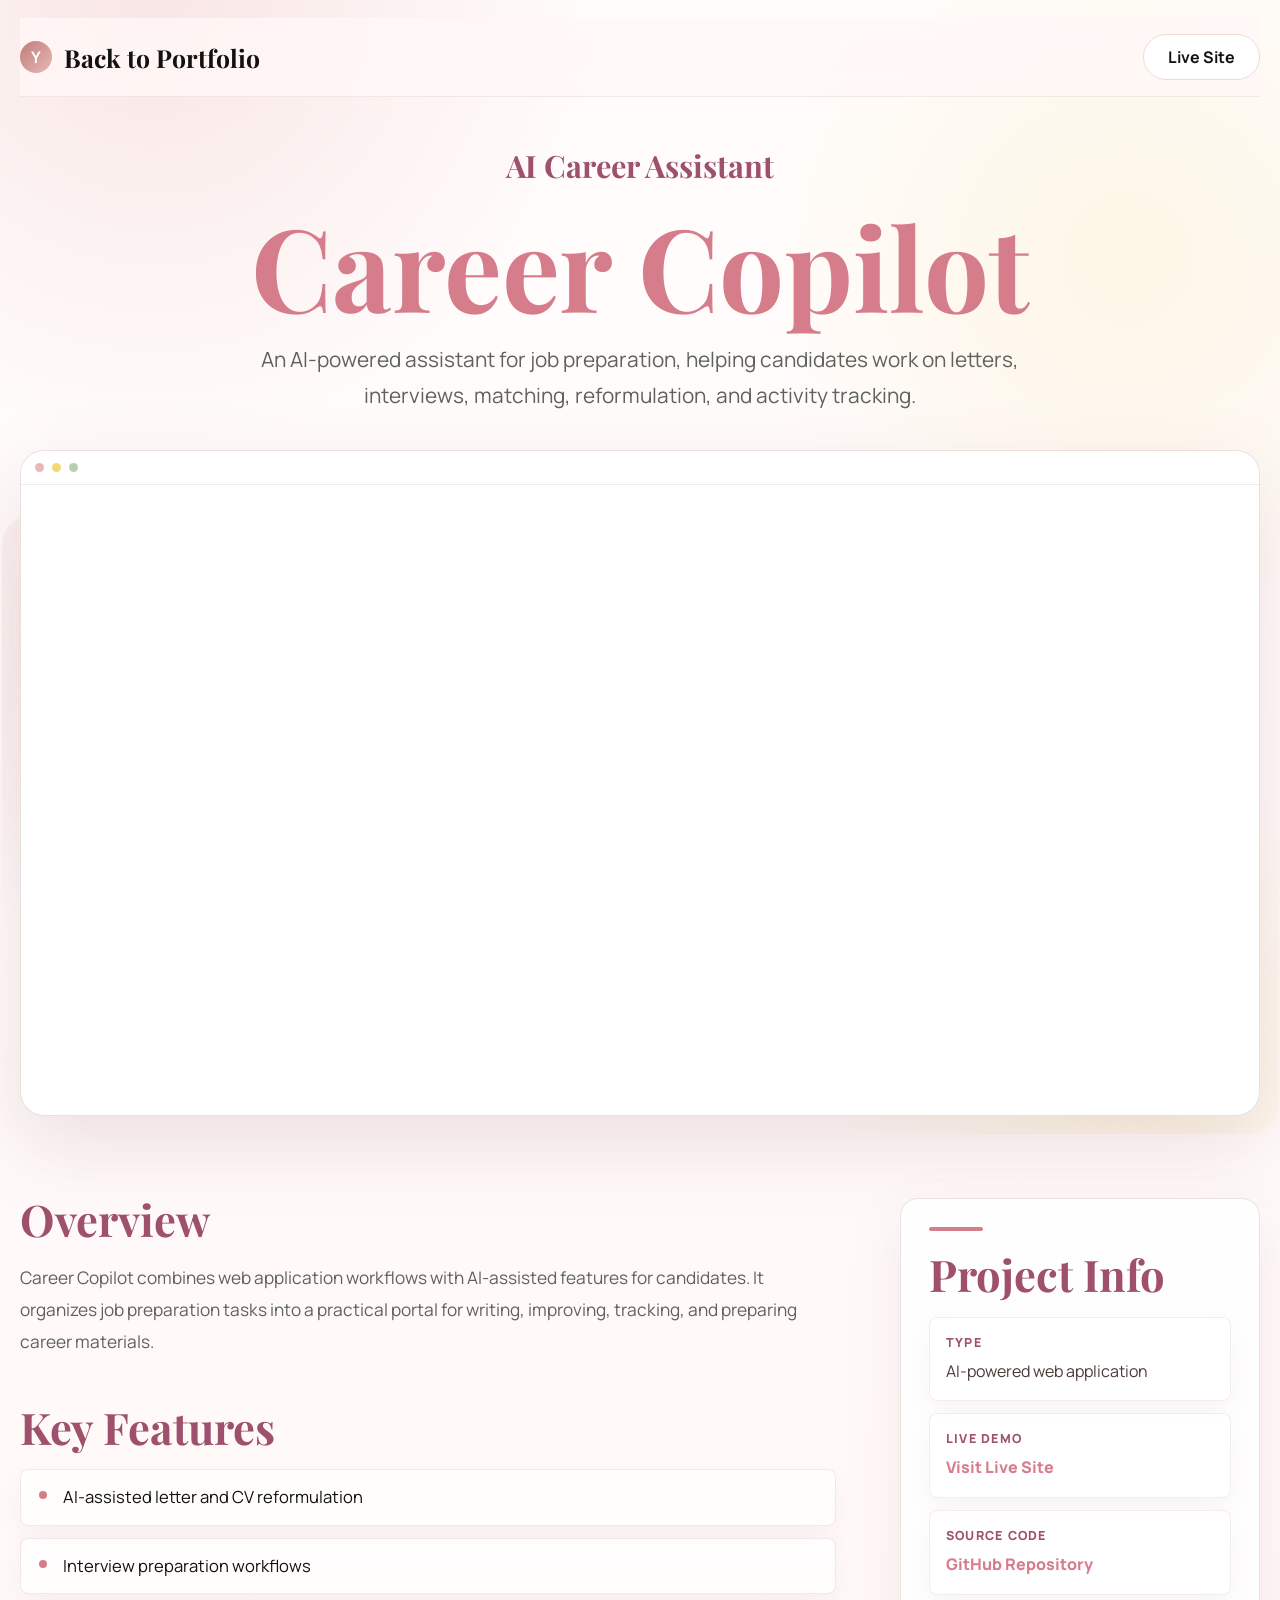
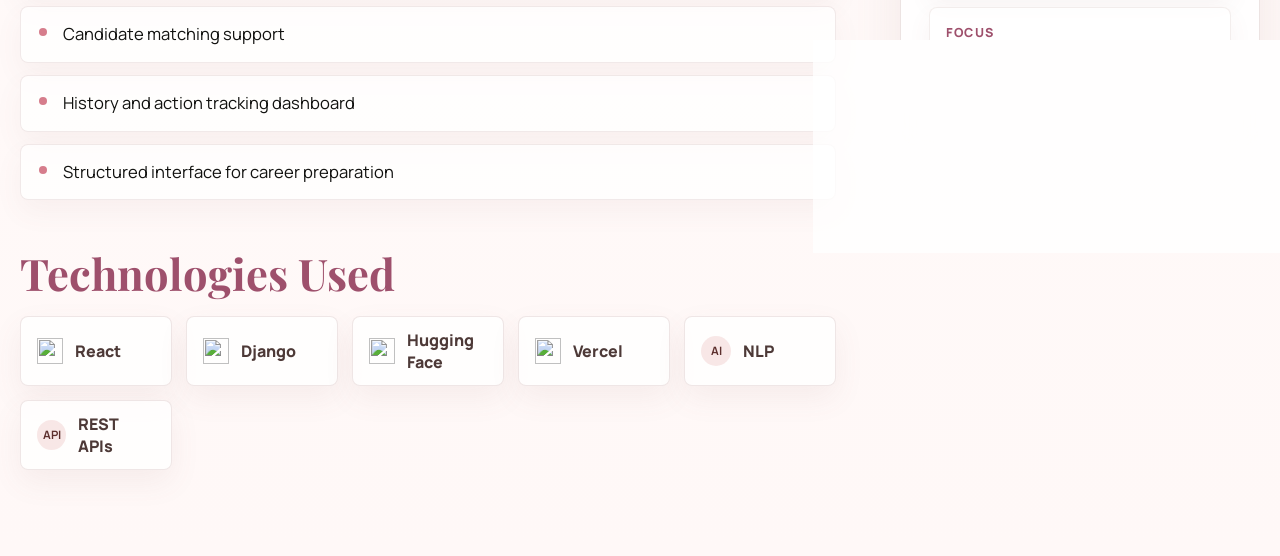
==== career-copilot.html @ d5c68a27 "Initial portfolio checkpoint" ====
<!DOCTYPE html>
<html lang="en">
  <head>
    <meta charset="UTF-8" />
    <meta name="viewport" content="width=device-width, initial-scale=1.0" />
    <title>Career Copilot | Project Details</title>
    <link rel="preconnect" href="https://fonts.googleapis.com" />
    <link rel="preconnect" href="https://fonts.gstatic.com" crossorigin />
    <link
      href="https://fonts.googleapis.com/css2?family=Manrope:wght@400;500;600;700;800&family=Playfair+Display:wght@600;700&display=swap"
      rel="stylesheet"
    />
    <link rel="stylesheet" href="styles.css" />
    <link rel="icon" type="image/svg+xml" href="assets/favicon-flower.svg" />
  </head>
  <body class="detail-body">
    <main class="detail-page">
      <nav class="detail-nav">
        <a class="brand" href="index.html#projects">
          <span class="brand-mark">Y</span>
          <span>Back to Portfolio</span>
        </a>
        <a class="button button-soft" href="https://career-copilot-alpha.vercel.app/" target="_blank" rel="noreferrer">Live Site</a>
      </nav>

      <section class="detail-hero">
        <p class="section-kicker">AI Career Assistant</p>
        <h1>Career Copilot</h1>
        <p>
          An AI-powered assistant for job preparation, helping candidates work
          on letters, interviews, matching, reformulation, and activity
          tracking.
        </p>
      </section>

      <section class="site-preview" aria-label="Career Copilot website preview">
        <div class="preview-frame">
          <div class="preview-bar"><span></span><span></span><span></span></div>
          <iframe src="https://career-copilot-alpha.vercel.app/" title="Career Copilot live website preview" loading="lazy"></iframe>
        </div>
      </section>

      <section class="detail-content">
        <div class="detail-main">
          <h2>Overview</h2>
          <p>
            Career Copilot combines web application workflows with AI-assisted
            features for candidates. It organizes job preparation tasks into a
            practical portal for writing, improving, tracking, and preparing
            career materials.
          </p>

          <h2>Key Features</h2>
          <ul class="feature-list">
            <li>AI-assisted letter and CV reformulation</li>
            <li>Interview preparation workflows</li>
            <li>Candidate matching support</li>
            <li>History and action tracking dashboard</li>
            <li>Structured interface for career preparation</li>
          </ul>

          <h2>Technologies Used</h2>
          <div class="tech-grid" aria-label="Technologies used for Career Copilot">
            <span class="tech-chip">
              <img src="https://cdn.simpleicons.org/react/61DAFB" alt="" />
              React
            </span>
            <span class="tech-chip">
              <img src="https://cdn.simpleicons.org/django/092E20" alt="" />
              Django
            </span>
            <span class="tech-chip">
              <img src="https://cdn.simpleicons.org/huggingface/FFD21E" alt="" />
              Hugging Face
            </span>
            <span class="tech-chip">
              <img src="https://cdn.simpleicons.org/vercel/000000" alt="" />
              Vercel
            </span>
            <span class="tech-chip tech-chip-text">
              <strong>AI</strong>
              NLP
            </span>
            <span class="tech-chip tech-chip-text">
              <strong>API</strong>
              REST APIs
            </span>
          </div>
        </div>

        <aside class="project-info">
          <h2>Project Info</h2>
          <dl>
            <div>
              <dt>Type</dt>
              <dd>AI-powered web application</dd>
            </div>
            <div>
              <dt>Live Demo</dt>
              <dd><a href="https://career-copilot-alpha.vercel.app/" target="_blank" rel="noreferrer">Visit Live Site</a></dd>
            </div>
            <div>
              <dt>Source Code</dt>
              <dd><a href="https://github.com/yosrabhiri/Career-Copilot" target="_blank" rel="noreferrer">GitHub Repository</a></dd>
            </div>
            <div>
              <dt>Focus</dt>
              <dd>AI integration, APIs, candidate workflows</dd>
            </div>
          </dl>
        </aside>
      </section>
    </main>
  </body>
</html>
---- styles.css ----
:root {
  --ink: #11110f;
  --muted: #5d625c;
  --paper: #fffefe;
  --wash: #fff8f7;
  --line: #f0d8d6;
  --accent: #eab8b6;
  --accent-deep: #8b5754;
  --pink: #f8d7d5;
  --yellow: #f2d976;
  --rose: #bf7d79;
  --shadow: 0 18px 52px rgba(139, 87, 84, 0.12);
}

* {
  box-sizing: border-box;
}

html {
  scroll-behavior: smooth;
}

body {
  margin: 0;
  min-height: 100vh;
  color: var(--ink);
  background:
    radial-gradient(circle at 10% 0%, rgba(234, 184, 182, 0.38), transparent 26rem),
    radial-gradient(circle at 90% 10%, rgba(242, 217, 118, 0.18), transparent 24rem),
    var(--wash);
  font-family: "Manrope", system-ui, -apple-system, BlinkMacSystemFont, "Segoe UI", sans-serif;
}

a {
  color: inherit;
  text-decoration: none;
}

.page-shell {
  width: 100%;
  margin: 0;
  overflow: hidden;
  border: 0;
  border-radius: 0;
  background: var(--paper);
  box-shadow: none;
}

.nav {
  display: grid;
  grid-template-columns: 1fr auto 1fr;
  align-items: center;
  gap: 24px;
  padding: 24px clamp(18px, 6vw, 92px);
  font-size: 0.98rem;
}

.brand,
.nav-links,
.nav-actions,
.hero-actions,
.about-actions,
.project-actions,
.contact-actions {
  display: flex;
  align-items: center;
}

.brand {
  gap: 12px;
  font-family: "Playfair Display", Georgia, serif;
  font-size: 1.55rem;
  font-weight: 700;
}

.brand-mark {
  display: inline-grid;
  width: 32px;
  height: 32px;
  place-items: center;
  border-radius: 50%;
  color: white;
  background: linear-gradient(135deg, var(--rose), var(--accent));
  font-family: "Manrope", sans-serif;
  font-size: 1rem;
}

.nav-links {
  gap: clamp(18px, 3vw, 38px);
  color: #24241f;
  font-weight: 500;
}

.nav-actions {
  justify-content: flex-end;
  gap: 16px;
}

.button {
  display: inline-flex;
  min-height: 46px;
  align-items: center;
  justify-content: center;
  border: 1px solid var(--line);
  border-radius: 999px;
  padding: 0 24px;
  font-weight: 700;
  transition: transform 180ms ease, box-shadow 180ms ease, border-color 180ms ease;
}

.button:hover,
.project-actions a:hover,
.nav a:hover {
  transform: translateY(-2px);
}

.button-primary {
  border-color: var(--accent);
  color: #ffffff;
  background: var(--accent);
  box-shadow: 0 14px 30px rgba(234, 184, 182, 0.34);
}

.button-primary:hover {
  background: #dfa8a6;
}

.button-soft {
  background: #fff;
}

.button-ghost {
  border-color: transparent;
  color: var(--accent-deep);
}

.hero {
  position: relative;
  min-height: calc(100vh - 94px);
  display: grid;
  place-items: center;
  padding: 56px 18px 132px;
  background-image: linear-gradient(to bottom, rgba(255, 255, 255, 0.1), rgba(255, 255, 255, 0.03) 62%, rgba(255, 255, 255, 0.02)), url("assets/floral-hero.png");
  background-repeat: no-repeat;
  background-position: center bottom;
  background-size: 100% auto;
}

.hero-content {
  width: min(850px, 100%);
  text-align: center;
}

.eyebrow,
.project-label {
  margin: 0 0 18px;
  color: var(--accent-deep);
  font-size: 0.82rem;
  font-weight: 800;
  letter-spacing: 0.08em;
  text-transform: uppercase;
}

.section-kicker,
.section-heading .section-kicker {
  margin: 0 0 45px;
  color: #9e506c;
  font-family: "Playfair Display", Georgia, serif;
  font-size: 3rem;
  font-weight: 700;
  letter-spacing: 0;
  line-height: 0.95;
  text-transform: none;
}

h1,
h2 {
  margin: 0;
  font-family: "Playfair Display", Georgia, serif;
  font-weight: 700;
  line-height: 0.95;
  letter-spacing: 0;
}

h1 {
  font-size: clamp(4rem, 9vw, 8.5rem);
}

.hero-type {
  --chars: 1;
  --delay: 0ms;
  --duration: 1000ms;
  position: relative;
  display: inline-block;
  color: #8f4f6b;
  clip-path: inset(0 100% 0 0);
  animation: revealType var(--duration) steps(var(--chars), end) var(--delay) forwards;
  vertical-align: bottom;
  white-space: nowrap;
}

.hero-type::after {
  position: absolute;
  top: 0.1em;
  left: 0;
  bottom: 0.08em;
  width: 0.055em;
  background: var(--accent-deep);
  content: "";
  opacity: 0;
  animation: moveCaret var(--duration) steps(var(--chars), end) var(--delay) forwards;
}

.hero-intro {
  --chars: 7;
  --delay: 320ms;
  --duration: 1200ms;
}

.hero-fullname {
  --chars: 12;
  --delay: 1620ms;
  --duration: 1900ms;
}

h2 {
  font-size: clamp(2.7rem, 5.5vw, 5.8rem);
}

.section h2 {
  max-width: 760px;
  color: #d67d8c;
  font-size: clamp(1.35rem, 2.4vw, 2.2rem);
  font-weight: 700;
  line-height: 1.25;
  margin-top: 35px;
}

h3 {
  margin: 0 0 14px;
  font-size: 1.25rem;
}

.hero-lead {
  width: min(760px, 100%);
  min-height: calc(1.75em * 3);
  margin: 28px auto 0;
  color: var(--muted);
  font-size: clamp(1rem, 2vw, 1.28rem);
  line-height: 1.75;
  opacity: 1;
}

.hero-lead-text::after {
  display: none;
  width: 0.08em;
  height: 1em;
  margin-left: 0.08em;
  background: var(--accent-deep);
  content: "";
  transform: translateY(0.16em);
}

.hero-lead.is-typing .hero-lead-text::after {
  display: inline-block;
}

.hero-lead.is-done .hero-lead-text::after {
  display: none;
}

.floating-tags {
  position: absolute;
  inset: auto 0 38px;
  height: 190px;
  pointer-events: none;
}

.tag {
  --tag-rotate: 0deg;
  --tag-drift-x: 0px;
  --tag-drift-y: -10px;
  position: absolute;
  border: 1px solid var(--line);
  border-radius: 999px;
  padding: 10px 18px;
  color: #34342f;
  background: rgba(255, 255, 255, 0.92);
  box-shadow: 0 18px 42px rgba(139, 87, 84, 0.16), 0 6px 16px rgba(0, 0, 0, 0.08);
  font-family: ui-monospace, SFMono-Regular, Consolas, monospace;
  font-size: 0.84rem;
  opacity: 0;
  animation: tagReveal 520ms ease forwards, tagFloat 5200ms ease-in-out infinite;
  animation-delay: var(--tag-reveal-delay, 0ms), var(--tag-float-delay, 0ms);
  animation-play-state: paused, running;
  transform: translate(0, 0) rotate(var(--tag-rotate));
}

.tag.is-visible {
  opacity: 1;
  animation-play-state: running, running;
}

.tag-left {
  left: clamp(18px, 8vw, 120px);
  bottom: 88px;
  --tag-drift-x: 12px;
  --tag-drift-y: -14px;
  --tag-reveal-delay: 0ms;
}

.tag-right {
  right: clamp(18px, 9vw, 140px);
  bottom: 82px;
  --tag-drift-x: -14px;
  --tag-drift-y: -12px;
  --tag-float-delay: -1600ms;
  --tag-reveal-delay: 80ms;
}

.tag-bottom {
  left: 50%;
  bottom: 18px;
  --tag-rotate: -3deg;
  --tag-drift-y: -12px;
  --tag-reveal-delay: 160ms;
  animation: tagReveal 520ms ease forwards, tagFloatCenter 5200ms ease-in-out infinite;
  animation-delay: var(--tag-reveal-delay), var(--tag-float-delay, 0ms);
  animation-play-state: paused, running;
  transform: translateX(-50%) rotate(var(--tag-rotate));
}

.tag-extra-left {
  left: clamp(22px, 18vw, 260px);
  bottom: 18px;
  --tag-rotate: 4deg;
  --tag-drift-x: 10px;
  --tag-drift-y: -9px;
  --tag-float-delay: -2600ms;
  --tag-reveal-delay: 240ms;
}

.tag-extra-right {
  right: clamp(22px, 18vw, 260px);
  bottom: 24px;
  --tag-rotate: -4deg;
  --tag-drift-x: -10px;
  --tag-drift-y: -13px;
  --tag-float-delay: -900ms;
  --tag-reveal-delay: 320ms;
}

.tag-top {
  right: clamp(22px, 18vw, 310px);
  bottom: 136px;
}

@keyframes tagReveal {
  from {
    opacity: 0;
  }

  to {
    opacity: 1;
  }
}

@keyframes tagFloat {
  0%,
  100% {
    transform: translate(0, 0) rotate(var(--tag-rotate));
  }

  50% {
    transform: translate(var(--tag-drift-x), var(--tag-drift-y)) rotate(calc(var(--tag-rotate) + 2deg));
  }
}

@keyframes tagFloatCenter {
  0%,
  100% {
    transform: translateX(-50%) translate(0, 0) rotate(var(--tag-rotate));
  }

  50% {
    transform: translateX(-50%) translate(var(--tag-drift-x), var(--tag-drift-y)) rotate(calc(var(--tag-rotate) + 2deg));
  }
}

.section {
  padding: clamp(54px, 6vw, 92px) clamp(18px, 6vw, 92px);
  border-top: 1px solid var(--line);
}

.intro-grid {
  display: grid;
  grid-template-columns: minmax(260px, 0.82fr) minmax(0, 1.18fr);
  align-items: center;
  justify-content: center;
  gap: clamp(34px, 7vw, 94px);
}

.about-section {
  position: relative;
  min-height: 100vh;
  text-align: left;
  overflow: hidden;
  background:
    radial-gradient(circle at 82% 18%, rgba(234, 184, 182, 0.22), transparent 19rem),
    linear-gradient(180deg, #fff, #fffafa);
  opacity: 0;
  transform: translateY(28px);
  transition: opacity 700ms ease, transform 700ms ease;
}

.about-section::before {
  position: absolute;
  inset: auto 0 0;
  height: min(36vw, 360px);
  background: url("assets/floral-hero.png") center bottom / 100% auto no-repeat;
  content: "";
  opacity: 0.24;
  pointer-events: none;
  animation: aboutFloralDrift 9000ms ease-in-out infinite;
}

.about-section.is-visible {
  opacity: 1;
  transform: translateY(0);
}

.about-media,
.about-text {
  position: relative;
  z-index: 1;
  opacity: 0;
  transition: opacity 760ms ease, transform 760ms ease;
}

.about-media {
  transform: translateX(-34px);
}

.about-text {
  transform: translateX(34px);
}

.about-section.is-visible .about-media,
.about-section.is-visible .about-text {
  opacity: 1;
  transform: translateX(0);
}

.about-media {
  display: grid;
  justify-items: center;
}

.about-media .section-kicker {
  justify-self: start;
  margin-bottom: 32px;
}

.about-text {
  align-self: center;
}

.about-text h2 {
  margin-top: 0;
}

.about-copy {
  max-width: 680px;
  margin-top: 28px;
  color: var(--muted);
  font-size: 1.16rem;
  line-height: 1.85;
}

.about-copy p {
  margin: 0 0 22px;
}

.about-copy p:last-child {
  margin-bottom: 0;
}

.about-actions {
  flex-wrap: wrap;
  gap: 14px;
  margin-top: 34px;
}

.about-actions .button {
  opacity: 0;
  transform: translateY(16px);
  transition: opacity 420ms ease, transform 420ms ease, box-shadow 180ms ease, border-color 180ms ease;
}

.about-section.is-visible .about-actions .button {
  opacity: 1;
  transform: translateY(0);
}

.about-section.is-visible .about-actions .button:nth-child(1) {
  transition-delay: 260ms;
}

.about-section.is-visible .about-actions .button:nth-child(2) {
  transition-delay: 400ms;
}

.about-section.is-visible .about-actions .button:nth-child(3) {
  transition-delay: 540ms;
}

.about-section.is-visible .about-actions .button:hover {
  transform: translateY(-2px);
}

.about-actions .button-primary {
  border-color: #d67d8c;
  background: #d67d8c;
}

.about-actions .button-soft {
  color: #d67d8c;
}

.about-portrait {
  position: relative;
  width: min(300px, 72vw);
  aspect-ratio: 1;
  border: 1px solid rgba(139, 87, 84, 0.16);
  border-radius: 50%;
  padding: 10px;
  background:
    linear-gradient(rgba(255, 255, 255, 0.32), rgba(255, 255, 255, 0.74)),
    url("assets/floral-hero.png") center bottom / 155% auto no-repeat,
    #fff2ef;
  box-shadow: 0 22px 58px rgba(139, 87, 84, 0.17);
  animation: portraitFloat 5200ms ease-in-out infinite;
}

.about-portrait::before {
  position: absolute;
  inset: -16px;
  z-index: -1;
  border: 1px solid rgba(234, 184, 182, 0.55);
  border-radius: inherit;
  content: "";
  animation: portraitRing 3600ms ease-in-out infinite;
}

.about-portrait img {
  display: block;
  width: 100%;
  height: 100%;
  border-radius: inherit;
  object-fit: cover;
  object-position: center;
  background: #fff6f4;
}

.flower {
  position: absolute;
  z-index: 2;
  width: 46px;
  height: 46px;
  border-radius: 58% 42% 55% 45%;
  background:
    radial-gradient(circle at 50% 52%, #d1968f 0 8%, transparent 9%),
    radial-gradient(ellipse at 50% 18%, rgba(248, 215, 213, 0.96) 0 28%, transparent 29%),
    radial-gradient(ellipse at 82% 50%, rgba(248, 215, 213, 0.9) 0 27%, transparent 28%),
    radial-gradient(ellipse at 50% 84%, rgba(248, 215, 213, 0.92) 0 28%, transparent 29%),
    radial-gradient(ellipse at 18% 50%, rgba(248, 215, 213, 0.9) 0 27%, transparent 28%);
  filter: drop-shadow(0 8px 12px rgba(139, 87, 84, 0.14));
  animation: flowerDrift 4200ms ease-in-out infinite;
}

.flower-one {
  top: 16px;
  right: 3px;
}

.flower-two {
  bottom: 18px;
  left: -8px;
  width: 36px;
  height: 36px;
  opacity: 0.82;
  animation-delay: -1400ms;
}

@keyframes portraitFloat {
  0%,
  100% {
    transform: translateY(0);
  }

  50% {
    transform: translateY(-10px);
  }
}

@keyframes portraitRing {
  0%,
  100% {
    opacity: 0.65;
    transform: scale(1);
  }

  50% {
    opacity: 1;
    transform: scale(1.035);
  }
}

@keyframes flowerDrift {
  0%,
  100% {
    transform: rotate(-5deg) translateY(0);
  }

  50% {
    transform: rotate(7deg) translateY(-6px);
  }
}

@keyframes aboutFloralDrift {
  0%,
  100% {
    opacity: 0.22;
    transform: translateY(0) scale(1);
  }

  50% {
    opacity: 0.3;
    transform: translateY(12px) scale(1.02);
  }
}

@keyframes revealType {
  to {
    clip-path: inset(0 0 0 0);
  }
}

@keyframes moveCaret {
  0%,
  98% {
    left: 0;
    opacity: 1;
  }

  98% {
    left: 100%;
  }

  to {
    left: 100%;
    opacity: 0;
  }
}

.journey-section {
  position: relative;
  overflow: hidden;
  background:
    radial-gradient(circle at 12% 20%, rgba(234, 184, 182, 0.18), transparent 24rem),
    radial-gradient(circle at 88% 72%, rgba(242, 217, 118, 0.12), transparent 22rem),
    linear-gradient(180deg, #fff, rgba(255, 248, 247, 0.96));
}

.journey-heading {
  margin-right: auto;
  margin-left: auto;
  text-align: center;
}

.timeline {
  position: relative;
  display: grid;
  gap: 58px;
  width: min(1180px, 100%);
  margin: 0 auto;
  padding: 24px 0;
}

.timeline::before {
  position: absolute;
  top: 0;
  bottom: 0;
  left: 50%;
  width: 3px;
  border-radius: 999px;
  background: linear-gradient(transparent, var(--accent), rgba(234, 184, 182, 0.25));
  box-shadow: 0 0 22px rgba(234, 184, 182, 0.5);
  content: "";
  transform: translateX(-50%);
}

.timeline-item {
  position: relative;
  display: grid;
  grid-template-columns: 1fr 1fr;
  gap: 96px;
  align-items: center;
  opacity: 0;
  transform: translateY(36px);
  transition: opacity 700ms ease, transform 700ms ease;
}

.timeline-item.is-visible {
  opacity: 1;
  transform: translateY(0);
}

.timeline-dot {
  position: absolute;
  top: 50%;
  left: 50%;
  z-index: 2;
  width: 20px;
  height: 20px;
  border: 5px solid #fff;
  border-radius: 50%;
  background: var(--accent);
  box-shadow: 0 0 0 1px rgba(234, 184, 182, 0.8), 0 0 24px rgba(234, 184, 182, 0.9);
  transform: translate(-50%, -50%);
}

.timeline-dot::after {
  position: absolute;
  inset: -12px;
  border: 1px solid rgba(234, 184, 182, 0.55);
  border-radius: inherit;
  animation: pulseDot 2200ms ease-out infinite;
  content: "";
}

.timeline-year {
  color: var(--accent-deep);
  font-size: 0.92rem;
  font-weight: 900;
  letter-spacing: 0.08em;
  text-transform: uppercase;
}

.timeline-card {
  position: relative;
  width: min(440px, 100%);
  border: 1px solid var(--line);
  border-radius: 8px;
  padding: 28px 30px;
  background: rgba(255, 255, 255, 0.9);
  box-shadow: 0 18px 50px rgba(139, 87, 84, 0.1);
  backdrop-filter: blur(12px);
}

.timeline-card::before {
  position: absolute;
  top: 50%;
  width: 68px;
  height: 1px;
  background: rgba(234, 184, 182, 0.85);
  content: "";
}

.timeline-item:nth-child(odd) .timeline-card {
  grid-column: 2;
}

.timeline-item:nth-child(even) .timeline-card {
  grid-column: 1;
  justify-self: end;
}

.timeline-item:nth-child(odd) .timeline-card::before {
  right: 100%;
}

.timeline-item:nth-child(even) .timeline-card::before {
  left: 100%;
}

.timeline-card h3 {
  margin-top: 10px;
  margin-bottom: 10px;
}

.timeline-card p {
  margin: 0;
  color: var(--muted);
  line-height: 1.7;
}

.timeline-item:nth-child(odd).reveal {
  transform: translateX(44px);
}

.timeline-item:nth-child(even).reveal {
  transform: translateX(-44px);
}

.timeline-item.is-visible:nth-child(odd),
.timeline-item.is-visible:nth-child(even) {
  transform: translateX(0);
}

@keyframes pulseDot {
  0% {
    opacity: 0.8;
    transform: scale(0.72);
  }

  100% {
    opacity: 0;
    transform: scale(1.55);
  }
}

.section-heading {
  width: min(820px, 100%);
  margin-bottom: 42px;
}

.section-heading p {
  color: var(--muted);
  font-size: 1.05rem;
  line-height: 1.75;
}

.skill-grid,
.project-grid {
  display: grid;
  grid-template-columns: repeat(3, minmax(0, 1fr));
  gap: 18px;
}

.skill-card,
.project-card {
  border: 1px solid var(--line);
  border-radius: 8px;
  background: #fff;
}

.skill-card {
  position: relative;
  padding: 30px;
}

.skill-icon {
  display: grid;
  width: 48px;
  height: 48px;
  place-items: center;
  margin: 0 auto 24px;
  border: 1px solid rgba(234, 184, 182, 0.75);
  border-radius: 14px;
  color: var(--accent-deep);
  background: rgba(234, 184, 182, 0.2);
}

.skill-card h3 {
  text-align: center;
}

.skill-icon svg {
  width: 25px;
  height: 25px;
  fill: none;
  stroke: currentColor;
  stroke-linecap: round;
  stroke-linejoin: round;
  stroke-width: 1.9;
}

.skill-card p,
.project-card p,
.contact-band p:not(.section-kicker) {
  color: var(--muted);
  line-height: 1.75;
}

.certificates-section {
  position: relative;
  overflow: hidden;
  background:
    radial-gradient(circle at 12% 18%, rgba(214, 125, 140, 0.16), transparent 24rem),
    radial-gradient(circle at 92% 78%, rgba(242, 217, 118, 0.14), transparent 22rem),
    linear-gradient(180deg, #fff, #fff8f7);
}

.certificates-heading {
  width: min(980px, 100%);
}

.certificate-grid {
  display: grid;
  grid-template-columns: repeat(3, minmax(0, 1fr));
  gap: 18px;
}

.certificate-card {
  position: relative;
  overflow: hidden;
  min-height: 300px;
  border: 1px solid rgba(139, 87, 84, 0.14);
  border-radius: 14px;
  padding: 24px;
  background: rgba(255, 255, 255, 0.84);
  box-shadow: 0 18px 46px rgba(139, 87, 84, 0.1);
  opacity: 0;
  transform: translateY(28px);
  transition: opacity 700ms ease, transform 700ms ease, border-color 180ms ease, box-shadow 180ms ease;
}

.certificate-card::before {
  position: absolute;
  inset: 0 auto 0 0;
  width: 8px;
  background: #d67d8c;
  content: "";
}

.certificate-card::after {
  position: absolute;
  right: -54px;
  bottom: -54px;
  width: 138px;
  height: 138px;
  border-radius: 50%;
  background: rgba(214, 125, 140, 0.12);
  content: "";
  transition: transform 420ms ease;
}

.certificate-card.is-visible {
  opacity: 1;
  transform: translateY(0);
}

.certificate-card:hover {
  border-color: rgba(214, 125, 140, 0.34);
  box-shadow: 0 24px 62px rgba(139, 87, 84, 0.16);
  transform: translateY(-6px);
}

.certificate-card:hover::after {
  transform: scale(1.16);
}

.certificate-issuer {
  position: relative;
  z-index: 1;
  display: grid;
  gap: 6px;
  margin-bottom: 34px;
}

.certificate-issuer span {
  color: #9e506c;
  font-size: 1.05rem;
  font-weight: 900;
  letter-spacing: 0.04em;
}

.certificate-issuer small {
  color: var(--muted);
  font-size: 0.78rem;
  font-weight: 800;
  letter-spacing: 0.12em;
  text-transform: uppercase;
}

.certificate-card h3 {
  position: relative;
  z-index: 1;
  margin-bottom: 16px;
  color: #2b2525;
  font-size: clamp(1.18rem, 1.6vw, 1.55rem);
  line-height: 1.25;
}

.certificate-card p {
  position: relative;
  z-index: 1;
  color: var(--muted);
  line-height: 1.7;
}

.certificate-meta {
  position: relative;
  z-index: 1;
  display: flex;
  flex-wrap: wrap;
  gap: 8px;
  margin-top: 24px;
}

.certificate-meta span {
  border: 1px solid rgba(139, 87, 84, 0.14);
  border-radius: 999px;
  padding: 8px 10px;
  color: #9e506c;
  background: rgba(255, 245, 247, 0.9);
  font-size: 0.74rem;
  font-weight: 900;
}

.orange-card::before {
  background: #d67d8c;
}

.orange-card::after {
  background: rgba(214, 125, 140, 0.12);
}

.orange-issuer span {
  color: #9e506c;
}

.projects-section {
  background:
    linear-gradient(180deg, #fff, #fff7f5 50%, #fff);
}

.projects-heading {
  width: min(980px, 100%);
}

.project-grid {
  grid-template-columns: repeat(2, minmax(0, 1fr));
  gap: clamp(28px, 5vw, 56px);
}

.project-card {
  display: grid;
  gap: 0;
  overflow: hidden;
  border: 1px solid rgba(139, 87, 84, 0.14);
  border-radius: 28px;
  background: #fff;
  box-shadow: 0 24px 58px rgba(139, 87, 84, 0.12);
}

.project-visual {
  position: relative;
  aspect-ratio: 16 / 8;
  overflow: hidden;
  border: 0;
  border-radius: 0;
  background: #fff;
  box-shadow: none;
}

.project-browser-bar {
  display: flex;
  height: 42px;
  align-items: center;
  gap: 8px;
  padding: 0 16px;
  border-bottom: 1px solid rgba(139, 87, 84, 0.12);
  background: rgba(255, 250, 250, 0.94);
}

.project-browser-bar span {
  width: 10px;
  height: 10px;
  flex: 0 0 auto;
  border-radius: 50%;
  background: #eab8b6;
}

.project-browser-bar span:nth-child(2) {
  background: #f2d976;
}

.project-browser-bar span:nth-child(3) {
  background: #b9cfb4;
}

.project-browser-bar small {
  min-width: 0;
  margin-left: 8px;
  overflow: hidden;
  color: #795763;
  font-size: 0.78rem;
  font-weight: 800;
  text-overflow: ellipsis;
  white-space: nowrap;
}

.project-screenshot {
  display: block;
  width: 100%;
  height: calc(100% - 42px);
  object-fit: cover;
  object-position: top center;
  transition: transform 420ms ease, filter 180ms ease;
}

.project-visual:hover .project-screenshot,
.project-visual:focus-within .project-screenshot {
  filter: saturate(0.96) brightness(0.82);
  transform: scale(1.035);
}

.project-quick-actions {
  position: absolute;
  inset: 0;
  display: flex;
  align-items: center;
  justify-content: center;
  gap: 18px;
  background: rgba(30, 24, 23, 0.18);
  opacity: 0;
  backdrop-filter: blur(2px);
  transition: opacity 180ms ease;
}

.project-visual:hover .project-quick-actions,
.project-visual:focus-within .project-quick-actions {
  opacity: 1;
}

.project-quick-actions a {
  display: inline-grid;
  width: 58px;
  height: 58px;
  place-items: center;
  border: 1px solid rgba(255, 255, 255, 0.18);
  border-radius: 50%;
  color: #fff;
  background: #1111116e;
  transition: transform 180ms ease, background 180ms ease;
}

.project-quick-actions a:hover {
  transform: translateY(-2px);
  background: rgba(104, 69, 66, 0.86);
}

.project-quick-actions a.github-action {
  border-color: rgba(255, 255, 255, 0.18);
  color: #fff;
  background: #1111116e;
}

.project-quick-actions a.github-action:hover {
  background: #000;
}

.project-quick-actions svg {
  width: 24px;
  height: 24px;
  fill: none;
  stroke: currentColor;
  stroke-linecap: round;
  stroke-linejoin: round;
  stroke-width: 2;
}

.project-quick-actions a.github-action svg {
  fill: currentColor;
  stroke: none;
}

.project-content {
  max-width: none;
  padding: 30px 32px 18px;
}

.project-content h3 {
  margin-bottom: 12px;
  font-family: "Playfair Display", Georgia, serif;
  color: rgb(217, 156, 149);
  font-size: clamp(1.7rem, 3vw, 2.45rem);
  line-height: 1;
}

.project-stack {
  display: flex;
  flex-wrap: wrap;
  gap: 10px;
  margin-top: 24px;
}

.project-stack span {
  display: inline-grid;
  min-height: 42px;
  place-items: center;
  border: 1px solid rgba(139, 87, 84, 0.18);
  border-radius: 12px;
  padding: 0 14px;
  color: #61413f;
  background: #fff8f8;
  font-size: 0.82rem;
  font-weight: 800;
}

.project-actions {
  flex-wrap: wrap;
  justify-content: flex-start;
  margin-top: 0;
  padding: 0 32px 32px;
}

.project-actions a {
  display: inline-flex;
  min-height: 50px;
  align-items: center;
  justify-content: center;
  gap: 10px;
  border: 1px solid rgba(139, 87, 84, 0.22);
  border-radius: 999px;
  padding: 0 28px;
  color: var(--accent-deep);
  background: rgba(255, 255, 255, 0.7);
  font-weight: 800;
  transition: transform 180ms ease, border-color 180ms ease, background 180ms ease;
}

.project-actions .project-link-primary {
  border: none;
  color: rgb(121, 87, 99);
  background: transparent;
}

.project-actions .project-link-primary svg {
  width: 19px;
  height: 19px;
  fill: none;
  stroke: currentColor;
  stroke-linecap: round;
  stroke-linejoin: round;
  stroke-width: 2;
}

.project-actions .project-link-primary:hover {
  background: rgba(234, 184, 182, 0.18);
}

.project-details {
  display: grid;
  gap: 18px;
  margin-top: 24px;
}

.project-detail {
  display: grid;
  grid-template-columns: minmax(0, 1fr) minmax(260px, 0.75fr);
  gap: clamp(24px, 5vw, 64px);
  scroll-margin-top: 90px;
  border: 1px solid var(--line);
  border-radius: 8px;
  padding: clamp(26px, 5vw, 46px);
  background: rgba(255, 255, 255, 0.86);
  box-shadow: 0 18px 42px rgba(139, 87, 84, 0.07);
}

.project-detail h3 {
  margin-bottom: 14px;
  font-family: "Playfair Display", Georgia, serif;
  font-size: clamp(2rem, 4vw, 3.5rem);
  line-height: 1;
}

.project-detail p,
.project-detail li {
  color: var(--muted);
  line-height: 1.75;
}

.project-detail ul {
  display: grid;
  gap: 12px;
  margin: 0;
  padding-left: 20px;
}

.contact-band {
  position: relative;
  display: grid;
  grid-template-columns: minmax(0, 0.95fr) minmax(320px, 0.8fr);
  gap: clamp(34px, 6vw, 90px);
  align-items: center;
  overflow: hidden;
  background:
    radial-gradient(circle at 8% 12%, rgba(248, 215, 213, 0.62), transparent 20rem),
    radial-gradient(circle at 92% 88%, rgba(197, 98, 133, 0.13), transparent 24rem),
    linear-gradient(135deg, #fffefe, #fff6f8);
}

.contact-copy,
.contact-form {
  position: relative;
  z-index: 1;
}

.contact-copy {
  max-width: 760px;
}

.contact-intro {
  max-width: 660px;
  margin: 28px 0 0;
  color: #6f5f64;
  font-family: "Manrope", system-ui, -apple-system, BlinkMacSystemFont, "Segoe UI", sans-serif;
  font-size: clamp(1rem, 1.45vw, 1.16rem);
  font-style: normal;
  font-weight: 600;
  line-height: 1.8;
}

.contact-list {
  display: grid;
  gap: 0;
  margin-top: 44px;
}

.contact-row {
  display: grid;
  grid-template-columns: 46px 94px minmax(0, 1fr);
  gap: 16px;
  align-items: center;
  min-height: 88px;
  border-top: 1px solid rgba(197, 98, 133, 0.16);
  color: #4d3937;
}

.contact-row:last-child {
  border-bottom: 1px solid rgba(197, 98, 133, 0.16);
}

.contact-icon {
  display: grid;
  width: 46px;
  height: 46px;
  place-items: center;
  border: 1px solid rgba(197, 98, 133, 0.28);
  border-radius: 50%;
  color: #c56285;
  background: rgba(255, 255, 255, 0.72);
}

.contact-icon svg,
.contact-submit svg {
  width: 20px;
  height: 20px;
  fill: none;
  stroke: currentColor;
  stroke-linecap: round;
  stroke-linejoin: round;
  stroke-width: 1.8;
}

.contact-row > span:not(.contact-icon):not(.contact-value) {
  color: #c56285;
  font-size: 0.76rem;
  font-weight: 900;
  letter-spacing: 0.16em;
  text-transform: uppercase;
}

.contact-value {
  color: #4d3937;
  overflow-wrap: anywhere;
  font-size: clamp(1rem, 1.6vw, 1.16rem);
  font-weight: 700;
  letter-spacing: 0;
  text-transform: none;
}

.contact-form {
  display: grid;
  gap: 24px;
  border: 1px solid rgba(197, 98, 133, 0.18);
  border-radius: 32px;
  padding: clamp(24px, 4vw, 42px);
  background: rgba(255, 255, 255, 0.74);
  box-shadow: 0 26px 70px rgba(139, 87, 84, 0.15);
  backdrop-filter: blur(14px);
}

.form-honey {
  position: absolute;
  left: -9999px;
  opacity: 0;
  pointer-events: none;
}

.contact-form label {
  display: grid;
  gap: 12px;
}

.contact-form label span {
  color: #c56285;
  font-size: 0.76rem;
  font-weight: 900;
  letter-spacing: 0.16em;
  text-transform: uppercase;
}

.contact-form input,
.contact-form textarea {
  width: 100%;
  border: 1px solid rgba(197, 98, 133, 0.11);
  border-radius: 20px;
  padding: 18px 20px;
  color: var(--ink);
  background: #fff7f9;
  font: inherit;
  outline: none;
  transition: border-color 180ms ease, box-shadow 180ms ease, background 180ms ease;
}

.contact-form textarea {
  min-height: 174px;
  resize: vertical;
}

.contact-form input::placeholder,
.contact-form textarea::placeholder {
  color: rgba(121, 87, 99, 0.62);
}

.contact-form input:focus,
.contact-form textarea:focus {
  border-color: rgba(197, 98, 133, 0.5);
  background: #fff;
  box-shadow: 0 0 0 4px rgba(197, 98, 133, 0.12);
}

.contact-submit {
  width: 100%;
  gap: 12px;
  border-color: #c56285;
  color: #fff;
  background: #c56285;
  font-size: 1rem;
}

.contact-submit:hover {
  background: #ad4f73;
}

.contact-submit:disabled {
  cursor: wait;
  opacity: 0.72;
  transform: none;
}

.form-status {
  min-height: 1.5em;
  margin: -6px 0 0;
  color: #9e506c;
  font-weight: 800;
  line-height: 1.5;
}

.form-status.is-error {
  color: #9b2f42;
}

.detail-body {
  background:
    radial-gradient(circle at 12% 0%, rgba(234, 184, 182, 0.32), transparent 28rem),
    radial-gradient(circle at 88% 12%, rgba(242, 217, 118, 0.16), transparent 24rem),
    linear-gradient(180deg, rgba(255, 255, 255, 0.62), rgba(255, 248, 247, 0.96)),
    #fff8f7;
}

.detail-page {
  width: min(1240px, calc(100% - 36px));
  margin: 0 auto;
  padding: 18px 0 86px;
}

.detail-nav {
  position: sticky;
  top: 0;
  z-index: 10;
  display: flex;
  align-items: center;
  justify-content: space-between;
  gap: 18px;
  margin-bottom: 42px;
  border-bottom: 1px solid rgba(139, 87, 84, 0.1);
  padding: 16px 0;
  background: rgba(255, 248, 247, 0.78);
  backdrop-filter: blur(14px);
}

.detail-hero {
  position: relative;
  max-width: 980px;
  margin: 0 auto 36px;
  text-align: center;
}

.detail-hero .section-kicker {
  margin-bottom: 18px;
  color: #9e506c;
  font-size: clamp(1.25rem, 2.4vw, 2.15rem);
}

.detail-hero h1 {
  margin-bottom: 20px;
  color: #d67d8c;
  font-size: clamp(3.8rem, 9vw, 7.5rem);
}

.detail-hero p {
  max-width: 820px;
  margin-right: auto;
  margin-left: auto;
  color: var(--muted);
  font-size: clamp(1.05rem, 2vw, 1.3rem);
  line-height: 1.75;
}

.site-preview {
  position: relative;
  margin-bottom: clamp(46px, 7vw, 82px);
}

.site-preview::before {
  position: absolute;
  inset: 10% -18px -18px;
  z-index: -1;
  border-radius: 28px;
  background:
    radial-gradient(circle at 16% 18%, rgba(214, 125, 140, 0.2), transparent 22rem),
    radial-gradient(circle at 88% 86%, rgba(242, 217, 118, 0.18), transparent 18rem);
  content: "";
}

.preview-frame {
  overflow: hidden;
  aspect-ratio: 16 / 8.6;
  border: 1px solid rgba(139, 87, 84, 0.18);
  border-radius: 24px;
  background: #fff;
  box-shadow: 0 30px 80px rgba(139, 87, 84, 0.16);
}

.preview-bar {
  display: flex;
  height: 34px;
  align-items: center;
  gap: 8px;
  padding: 0 14px;
  border-bottom: 1px solid rgba(139, 87, 84, 0.12);
  background: rgba(255, 255, 255, 0.9);
}

.preview-bar span {
  width: 9px;
  height: 9px;
  border-radius: 50%;
  background: var(--accent);
}

.preview-bar span:nth-child(2) {
  background: var(--yellow);
}

.preview-bar span:nth-child(3) {
  background: #b9cfb4;
}

.preview-frame iframe {
  width: 100%;
  height: calc(100% - 34px);
  border: 0;
}

.detail-content {
  display: grid;
  grid-template-columns: minmax(0, 1fr) minmax(300px, 360px);
  gap: clamp(28px, 5vw, 66px);
  align-items: start;
}

.detail-main h2,
.project-info h2 {
  margin: 0 0 20px;
  color: #9e506c;
  font-family: "Playfair Display", Georgia, serif;
  font-size: clamp(2rem, 3.4vw, 3.35rem);
  line-height: 1;
}

.detail-main p {
  margin: 0 0 48px;
  color: var(--muted);
  font-size: 1.08rem;
  line-height: 1.85;
}

.feature-list {
  display: grid;
  gap: 12px;
  margin: 0 0 52px;
  padding: 0;
  list-style: none;
}

.feature-list li {
  position: relative;
  border: 1px solid rgba(139, 87, 84, 0.12);
  border-radius: 8px;
  padding: 14px 16px 14px 42px;
  color: var(--ink);
  background: rgba(255, 255, 255, 0.72);
  font-size: 1.04rem;
  line-height: 1.6;
  box-shadow: 0 12px 28px rgba(139, 87, 84, 0.06);
}

.feature-list li::before {
  position: absolute;
  top: 1.25em;
  left: 18px;
  width: 8px;
  height: 8px;
  border-radius: 50%;
  background: #d67d8c;
  content: "";
}

.tech-grid {
  display: grid;
  grid-template-columns: repeat(auto-fit, minmax(150px, 1fr));
  gap: 14px;
  margin-top: 16px;
}

.tech-chip {
  position: relative;
  overflow: hidden;
  display: inline-flex;
  min-height: 54px;
  align-items: center;
  gap: 12px;
  border: 1px solid rgba(139, 87, 84, 0.14);
  border-radius: 8px;
  padding: 12px 16px;
  color: #4d3937;
  background: rgba(255, 255, 255, 0.76);
  box-shadow: 0 12px 30px rgba(139, 87, 84, 0.08);
  font-weight: 800;
  animation: techChipFloat 5200ms ease-in-out infinite;
  transition: border-color 180ms ease, box-shadow 180ms ease, transform 180ms ease;
}

.tech-chip:nth-child(2n) {
  animation-delay: -1300ms;
}

.tech-chip:nth-child(3n) {
  animation-delay: -2400ms;
}

.tech-chip::after {
  position: absolute;
  inset: 0;
  background: linear-gradient(110deg, transparent 0 28%, rgba(255, 255, 255, 0.68) 46%, transparent 64%);
  content: "";
  opacity: 0;
  transform: translateX(-120%);
  transition: opacity 180ms ease, transform 520ms ease;
}

.tech-chip:hover {
  border-color: rgba(214, 125, 140, 0.34);
  box-shadow: 0 18px 42px rgba(139, 87, 84, 0.14);
  transform: translateY(-4px);
}

.tech-chip:hover::after {
  opacity: 1;
  transform: translateX(120%);
}

.tech-chip img {
  position: relative;
  z-index: 1;
  width: 26px;
  height: 26px;
  object-fit: contain;
}

.tech-chip strong {
  position: relative;
  z-index: 1;
  display: inline-grid;
  width: 30px;
  height: 30px;
  place-items: center;
  border-radius: 50%;
  color: #5e302e;
  background: rgba(234, 184, 182, 0.32);
  font-size: 0.72rem;
}

.tech-chip {
  justify-content: flex-start;
}

.tech-chip img + *,
.tech-chip strong + * {
  position: relative;
  z-index: 1;
}

@keyframes techChipFloat {
  0%,
  100% {
    transform: translateY(0);
  }

  50% {
    transform: translateY(-5px);
  }
}

.project-info {
  position: sticky;
  top: 96px;
  border: 1px solid rgba(139, 87, 84, 0.16);
  border-radius: 18px;
  padding: 28px;
  background: rgba(255, 255, 255, 0.78);
  box-shadow: 0 20px 58px rgba(139, 87, 84, 0.11);
  backdrop-filter: blur(14px);
  overflow: hidden;
}

.project-info::before {
  display: block;
  width: 54px;
  height: 4px;
  margin-bottom: 22px;
  border-radius: 999px;
  background: #d67d8c;
  content: "";
}

.project-info dl,
.project-info dd {
  margin: 0;
}

.project-info dl {
  display: grid;
  gap: 12px;
}

.project-info dl > div {
  position: relative;
  overflow: hidden;
  border: 1px solid rgba(139, 87, 84, 0.1);
  border-radius: 8px;
  padding: 16px;
  background: rgba(255, 255, 255, 0.66);
  box-shadow: 0 10px 24px rgba(139, 87, 84, 0.06);
  animation: projectInfoFloat 5600ms ease-in-out infinite;
  transition: border-color 180ms ease, box-shadow 180ms ease, transform 180ms ease;
}

.project-info dl > div:nth-child(2n) {
  animation-delay: -1600ms;
}

.project-info dl > div:nth-child(3n) {
  animation-delay: -2800ms;
}

.project-info dl > div::after {
  position: absolute;
  inset: 0;
  background: linear-gradient(120deg, transparent 0 30%, rgba(255, 255, 255, 0.68) 48%, transparent 66%);
  content: "";
  opacity: 0;
  transform: translateX(-120%);
  transition: opacity 180ms ease, transform 520ms ease;
}

.project-info dl > div:hover {
  animation-play-state: paused;
  border-color: rgba(214, 125, 140, 0.28);
  box-shadow: 0 16px 36px rgba(139, 87, 84, 0.11);
  transform: translateY(-3px);
}

.project-info dl > div:hover::after {
  opacity: 1;
  transform: translateX(120%);
}

.project-info dt {
  position: relative;
  z-index: 1;
  margin-bottom: 8px;
  color: #9e506c;
  font-size: 0.78rem;
  font-weight: 900;
  letter-spacing: 0.1em;
  text-transform: uppercase;
}

.project-info dd,
.project-info a {
  position: relative;
  z-index: 1;
  color: #4d3937;
  line-height: 1.6;
}

.project-info a {
  color: #d67d8c;
  font-weight: 800;
}

.project-info a:hover {
  color: #9e506c;
}

@keyframes projectInfoFloat {
  0%,
  100% {
    transform: translateY(0);
  }

  50% {
    transform: translateY(-4px);
  }
}

@media (max-width: 980px) {
  .page-shell {
    width: 100%;
    margin: 0;
    border-radius: 0;
  }

  .nav {
    grid-template-columns: 1fr;
    padding: 24px;
  }

  .nav-links,
  .nav-actions {
    justify-content: flex-start;
    flex-wrap: wrap;
  }

  .hero {
    min-height: 760px;
    padding-top: 54px;
  }

  .intro-grid,
  .skill-grid,
  .certificate-grid,
  .project-grid,
  .contact-band {
    grid-template-columns: 1fr;
  }

  .about-media,
  .about-text {
    max-width: 680px;
  }

  .about-media .section-kicker {
    justify-self: center;
  }

  .about-section {
    text-align: center;
  }

  .about-portrait {
    width: min(320px, 82vw);
  }

  .timeline::before {
    left: 10px;
    transform: none;
  }

  .timeline-item {
    grid-template-columns: 1fr;
    gap: 0;
    padding-left: 38px;
  }

  .timeline-dot {
    left: 10px;
  }

  .timeline-year {
    padding-top: 0;
  }

  .timeline-card,
  .timeline-item:nth-child(odd) .timeline-card,
  .timeline-item:nth-child(even) .timeline-card {
    grid-column: 1;
    justify-self: stretch;
    width: 100%;
  }

  .timeline-card::before,
  .timeline-item:nth-child(odd) .timeline-card::before,
  .timeline-item:nth-child(even) .timeline-card::before {
    right: 100%;
    left: auto;
    width: 28px;
  }

  .timeline-item:nth-child(odd).reveal,
  .timeline-item:nth-child(even).reveal {
    transform: translateY(28px);
  }

  .timeline-item.is-visible:nth-child(odd),
  .timeline-item.is-visible:nth-child(even) {
    transform: translateY(0);
  }

  .project-card {
    grid-template-columns: 1fr;
    align-items: start;
  }

  .project-actions {
    grid-column: auto;
    margin-top: 0;
    justify-content: flex-start;
  }

  .project-detail {
    grid-template-columns: 1fr;
  }

  .contact-band {
    display: grid;
  }

  .contact-actions {
    justify-content: flex-start;
  }

  .contact-row {
    grid-template-columns: 46px minmax(0, 1fr);
    gap: 10px 14px;
    padding: 18px 0;
  }

  .contact-row > span:not(.contact-icon):not(.contact-value),
  .contact-value {
    grid-column: 2;
  }

  .contact-icon {
    grid-row: 1 / span 2;
  }

  .detail-content {
    grid-template-columns: 1fr;
  }

  .project-info {
    position: static;
  }

  .detail-hero {
    text-align: left;
  }
}

@media (max-width: 620px) {
  .page-shell {
    width: 100%;
    margin: 0;
    border-right: 0;
    border-left: 0;
    border-radius: 0;
  }

  .nav-links {
    gap: 14px;
    font-size: 0.92rem;
  }

  .hero {
    min-height: 660px;
    padding: 42px 16px 138px;
    background-size: auto 72%;
  }

  h1 {
    font-size: clamp(3.25rem, 18vw, 4.9rem);
  }

  h2 {
    font-size: clamp(2.35rem, 13vw, 3.7rem);
  }

  .button {
    width: 100%;
    padding: 0 18px;
  }

  .tag {
    display: none;
  }

  .section {
    padding: 48px 18px;
  }

  .about-portrait {
    justify-self: center;
  }

  .contact-form {
    border-radius: 24px;
    padding: 22px;
  }

  .contact-form input,
  .contact-form textarea {
    border-radius: 16px;
  }

  .detail-page {
    width: min(100% - 28px, 620px);
    padding-top: 18px;
  }

  .detail-nav {
    align-items: flex-start;
    flex-direction: column;
    position: static;
    margin-bottom: 34px;
  }

  .preview-frame {
    border-radius: 16px;
    aspect-ratio: 4 / 3;
  }

  .skill-card {
    padding: 24px;
  }
}

@media (prefers-reduced-motion: reduce) {
  .about-section,
  .about-section::before,
  .about-portrait::before,
  .about-portrait,
  .hero-lead,
  .hero-type,
  .tag,
  .tech-chip,
  .certificate-card,
  .project-info dl > div,
  .flower {
    animation: none;
    transition: none;
  }

  .hero-type::after {
    display: none;
  }

  .hero-intro {
    clip-path: inset(0 0 0 0);
  }

  .hero-fullname {
    clip-path: inset(0 0 0 0);
  }
}
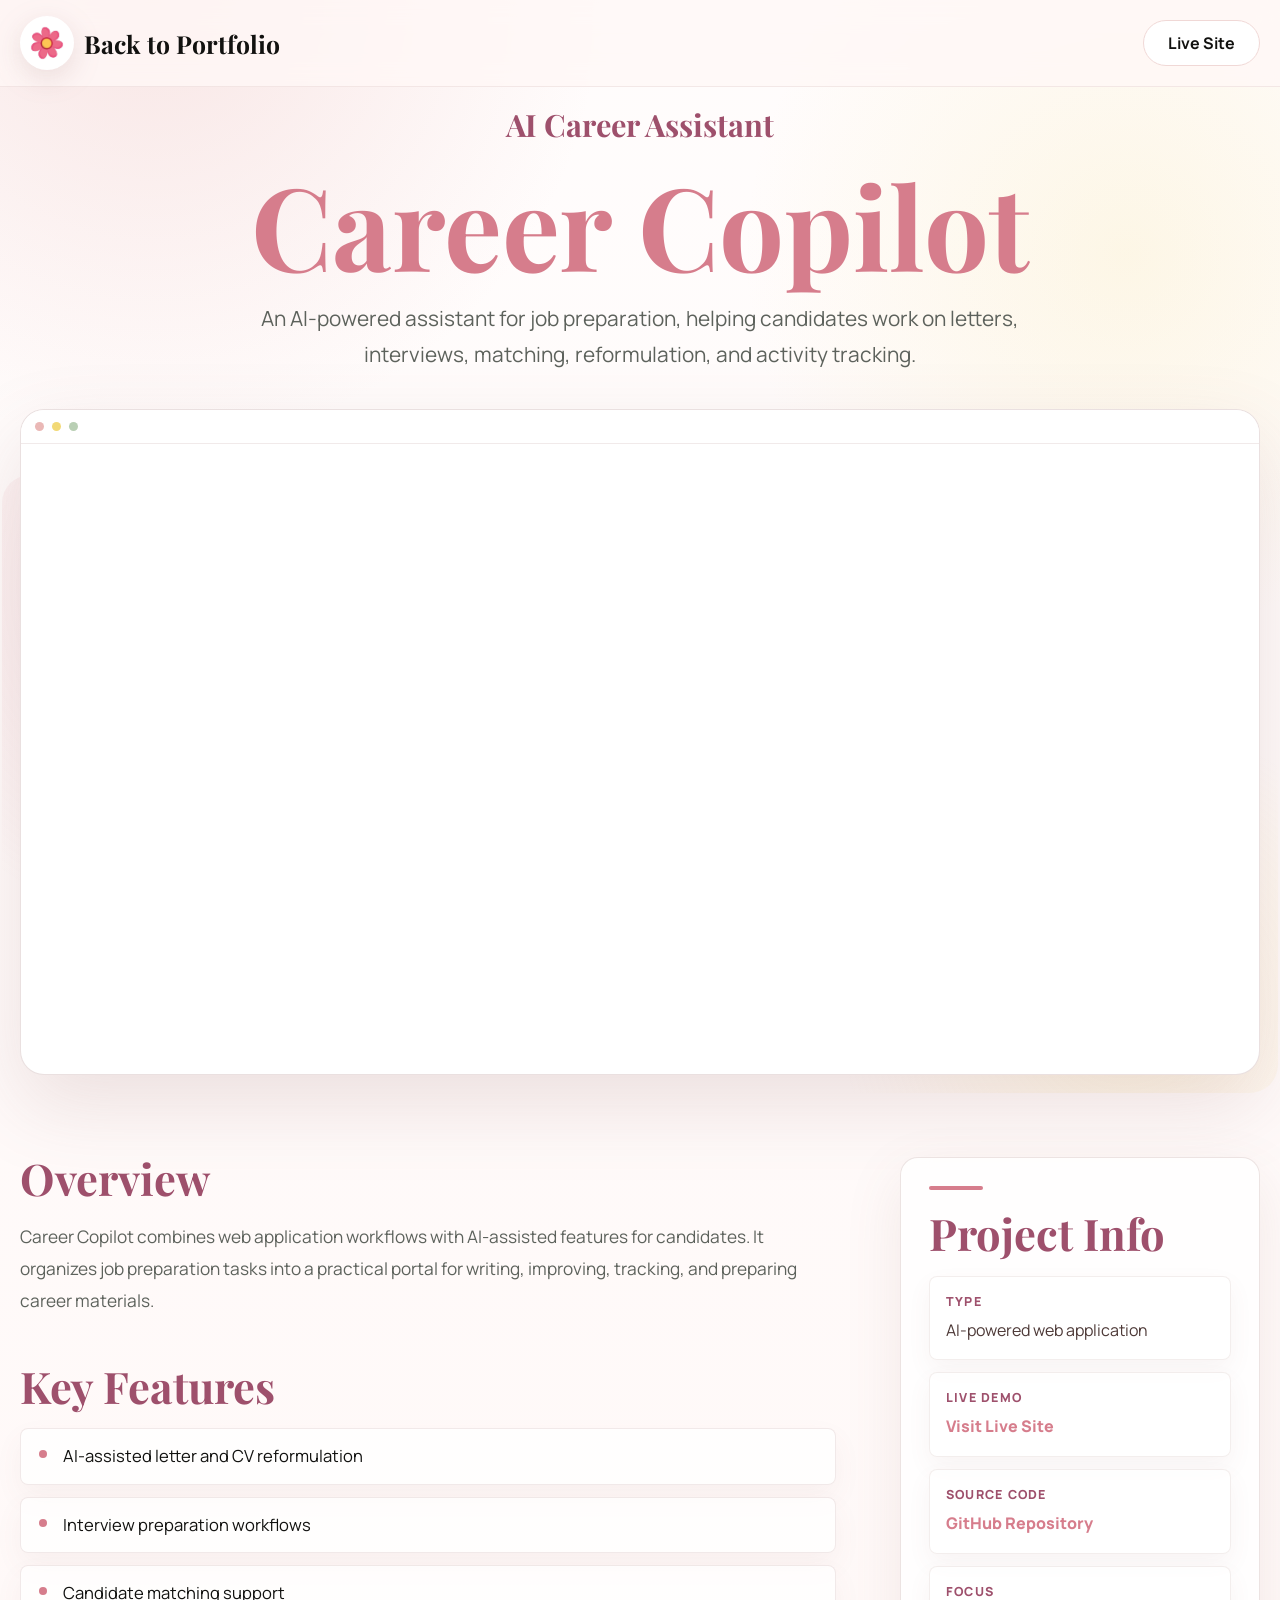
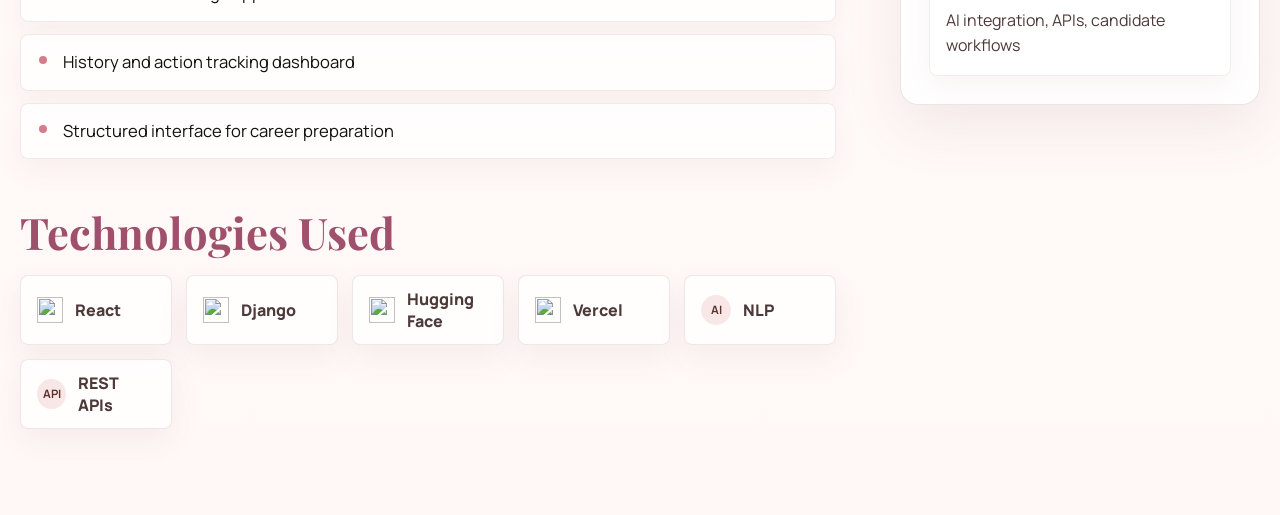
==== commit df28325c: "Polish portfolio navigation" ====
--- a/career-copilot.html
+++ b/career-copilot.html
@@ -17,7 +17,9 @@
     <main class="detail-page">
       <nav class="detail-nav">
         <a class="brand" href="index.html#projects">
-          <span class="brand-mark">Y</span>
+          <span class="brand-mark" aria-hidden="true">
+            <img src="assets/flower-avatar.png" alt="" />
+          </span>
           <span>Back to Portfolio</span>
         </a>
         <a class="button button-soft" href="https://career-copilot-alpha.vercel.app/" target="_blank" rel="noreferrer">Live Site</a>
--- a/styles.css
+++ b/styles.css
@@ -39,7 +39,8 @@
 .page-shell {
   width: 100%;
   margin: 0;
-  overflow: hidden;
+  padding-top: 94px;
+  overflow-x: clip;
   border: 0;
   border-radius: 0;
   background: var(--paper);
@@ -47,11 +48,18 @@
 }
 
 .nav {
+  position: fixed;
+  top: 0;
+  right: 0;
+  left: 0;
+  z-index: 20;
   display: grid;
   grid-template-columns: 1fr auto 1fr;
   align-items: center;
   gap: 24px;
   padding: 24px clamp(18px, 6vw, 92px);
+  background: rgba(255, 254, 254, 0.82);
+  backdrop-filter: blur(14px);
   font-size: 0.98rem;
 }
 
@@ -67,22 +75,43 @@
 }
 
 .brand {
-  gap: 12px;
+  gap: 10px;
   font-family: "Playfair Display", Georgia, serif;
   font-size: 1.55rem;
   font-weight: 700;
+  white-space: nowrap;
 }
 
 .brand-mark {
-  display: inline-grid;
-  width: 32px;
-  height: 32px;
-  place-items: center;
+  position: relative;
+  display: inline-flex;
+  width: 54px;
+  height: 54px;
+  align-items: center;
+  justify-content: center;
+  flex: 0 0 auto;
+  filter: drop-shadow(0 8px 14px rgba(139, 87, 84, 0.16));
+}
+
+.brand-mark img {
+  display: block;
+  width: 100%;
+  height: 100%;
   border-radius: 50%;
-  color: white;
-  background: linear-gradient(135deg, var(--rose), var(--accent));
-  font-family: "Manrope", sans-serif;
-  font-size: 1rem;
+  object-fit: contain;
+  transform-origin: 50% 58%;
+  animation: brandFlowerFloat 3.6s ease-in-out infinite;
+}
+
+@keyframes brandFlowerFloat {
+  0%,
+  100% {
+    transform: translateY(0) rotate(-2deg) scale(1);
+  }
+
+  50% {
+    transform: translateY(-4px) rotate(3deg) scale(1.04);
+  }
 }
 
 .nav-links {
@@ -91,9 +120,73 @@
   font-weight: 500;
 }
 
+.nav-menu {
+  display: contents;
+}
+
 .nav-actions {
   justify-content: flex-end;
   gap: 16px;
+}
+
+
+.nav-social {
+  display: inline-flex;
+  min-height: 44px;
+  align-items: center;
+  justify-content: center;
+  gap: 8px;
+  padding-inline: 12px;
+  color: rgb(110, 41, 57);
+  line-height: 1;
+}
+
+.nav-social svg {
+  width: 19px;
+  height: 19px;
+  flex: 0 0 auto;
+  fill: currentColor;
+}
+
+.nav-social span {
+  display: inline-block;
+  transform: translateY(1px);
+}
+
+.nav-social:hover {
+  color: #d67d8c;
+}
+
+.nav-toggle {
+  display: none;
+  width: 44px;
+  height: 44px;
+  align-items: center;
+  justify-content: center;
+  flex-direction: column;
+  gap: 7px;
+  border: 1px solid rgba(214, 125, 140, 0.24);
+  border-radius: 999px;
+  background: rgba(255, 248, 247, 0.82);
+  box-shadow: 0 10px 28px rgba(139, 87, 84, 0.1);
+  cursor: pointer;
+}
+
+.nav-toggle span {
+  display: block;
+  width: 18px;
+  height: 2px;
+  border-radius: 999px;
+  background: #8b5754;
+  transition: transform 180ms ease, opacity 180ms ease;
+}
+
+.nav.is-open .nav-toggle span:first-child {
+  transform: translateY(4.5px) rotate(45deg);
+}
+
+.nav.is-open .nav-toggle span:last-child {
+  transform: translateY(-4.5px) rotate(-45deg);
 }
 
 .button {
@@ -1242,6 +1335,57 @@
   background: rgba(234, 184, 182, 0.18);
 }
 
+.projects-more {
+  display: flex;
+  justify-content: center;
+  margin-top: 34px;
+}
+
+.project-github-more {
+  display: inline-flex;
+  min-height: 50px;
+  align-items: center;
+  justify-content: center;
+  gap: 10px;
+  border-color: rgba(214, 125, 140, 0.35);
+  border: 1px solid rgba(214, 125, 140, 0.35);
+  border-radius: 999px;
+  padding: 0 28px;
+  color: rgb(136, 52, 82);
+  background: rgba(255, 248, 247, 0.92);
+  box-shadow: 0 12px 28px rgba(139, 87, 84, 0.1);
+  font-weight: 800;
+  transition: transform 180ms ease, border-color 180ms ease, background 180ms ease, color 180ms ease;
+}
+
+.project-github-more .github-icon {
+  width: 18px;
+  height: 18px;
+  fill: currentColor;
+}
+
+.project-github-more .arrow-icon {
+  width: 18px;
+  height: 18px;
+  fill: none;
+  stroke: currentColor;
+  stroke-linecap: round;
+  stroke-linejoin: round;
+  stroke-width: 2;
+  transition: transform 180ms ease;
+}
+
+.project-github-more:hover {
+  border-color: rgba(214, 125, 140, 0.55);
+  color: #8b5754;
+  background: #fff;
+  transform: translateY(-2px);
+}
+
+.project-github-more:hover .arrow-icon {
+  transform: translateX(3px);
+}
+
 .project-details {
   display: grid;
   gap: 18px;
@@ -1476,20 +1620,22 @@
 .detail-page {
   width: min(1240px, calc(100% - 36px));
   margin: 0 auto;
-  padding: 18px 0 86px;
+  padding: 98px 0 86px;
 }
 
 .detail-nav {
-  position: sticky;
+  position: fixed;
   top: 0;
+  right: 0;
+  left: 0;
   z-index: 10;
   display: flex;
+  width: 100%;
   align-items: center;
   justify-content: space-between;
   gap: 18px;
-  margin-bottom: 42px;
   border-bottom: 1px solid rgba(139, 87, 84, 0.1);
-  padding: 16px 0;
+  padding: 16px max(18px, calc((100vw - 1240px) / 2));
   background: rgba(255, 248, 247, 0.78);
   backdrop-filter: blur(14px);
 }
@@ -1841,22 +1987,72 @@
   }
 }
 
+@media (max-width: 1148px) {
+  .nav {
+    gap: 18px;
+    padding-inline: clamp(18px, 3.8vw, 54px);
+  }
+
+  .brand {
+    font-size: 1.34rem;
+  }
+
+  .brand-mark {
+    width: 48px;
+    height: 48px;
+  }
+
+  .nav-links {
+    gap: clamp(14px, 2vw, 24px);
+    font-size: 0.94rem;
+  }
+
+  .nav-actions {
+    gap: 12px;
+  }
+
+  .nav-actions .button {
+    padding-inline: 18px;
+  }
+}
+
 @media (max-width: 980px) {
   .page-shell {
     width: 100%;
     margin: 0;
+    padding-top: 92px;
     border-radius: 0;
   }
 
   .nav {
-    grid-template-columns: 1fr;
-    padding: 24px;
+    grid-template-columns: auto minmax(0, 1fr) auto;
+    gap: 18px;
+    padding: 18px 24px;
+  }
+
+  .brand {
+    min-width: 0;
+  }
+
+  .brand span:last-child {
+    overflow: hidden;
+    text-overflow: ellipsis;
+    white-space: nowrap;
   }
 
   .nav-links,
   .nav-actions {
-    justify-content: flex-start;
     flex-wrap: wrap;
+  }
+
+  .nav-links {
+    grid-column: auto;
+    justify-content: center;
+    gap: 14px 20px;
+  }
+
+  .nav-actions {
+    justify-content: flex-end;
   }
 
   .hero {
@@ -1985,18 +2181,170 @@
   }
 }
 
+@media (max-width: 935px) {
+  .page-shell {
+    padding-top: 78px;
+  }
+
+  .nav {
+    grid-template-columns: minmax(0, 1fr) auto;
+    gap: 12px;
+    padding: 12px 16px;
+  }
+
+  .brand {
+    gap: 8px;
+    font-size: 1.18rem;
+  }
+
+  .brand-mark {
+    width: 42px;
+    height: 42px;
+  }
+
+  .nav-toggle {
+    display: inline-flex;
+    grid-column: 2;
+    grid-row: 1;
+  }
+
+  .nav-menu {
+    position: absolute;
+    top: calc(100% + 10px);
+    right: 16px;
+    left: 16px;
+    display: grid;
+    gap: 14px;
+    padding: 16px;
+    border: 1px solid rgba(214, 125, 140, 0.18);
+    border-radius: 22px;
+    background: rgba(255, 254, 254, 0.96);
+    box-shadow: 0 18px 46px rgba(139, 87, 84, 0.15);
+    opacity: 0;
+    pointer-events: none;
+    transform: translateY(-10px);
+    transition: opacity 180ms ease, transform 180ms ease;
+    backdrop-filter: blur(18px);
+  }
+
+  .nav-links {
+    display: grid;
+    grid-template-columns: repeat(2, minmax(0, 1fr));
+    gap: 10px;
+    width: 100%;
+    font-size: 0.92rem;
+  }
+
+  .nav-links a {
+    text-align: center;
+    padding: 8px 12px;
+    border: 1px solid rgba(214, 125, 140, 0.18);
+    border-radius: 999px;
+    background: rgba(255, 248, 247, 0.78);
+  }
+
+  .nav.is-open .nav-menu {
+    opacity: 1;
+    pointer-events: auto;
+    transform: translateY(0);
+  }
+
+  .nav-actions {
+    justify-content: center;
+    gap: 8px;
+    font-size: 0.9rem;
+  }
+
+  .nav-actions .button {
+    min-height: 38px;
+    width: auto;
+    padding: 0 14px;
+  }
+}
+
 @media (max-width: 620px) {
   .page-shell {
     width: 100%;
     margin: 0;
+    padding-top: 78px;
     border-right: 0;
     border-left: 0;
     border-radius: 0;
   }
 
+  .nav {
+    grid-template-columns: minmax(0, 1fr) auto;
+    gap: 12px;
+    padding: 12px 16px;
+  }
+
+  .brand {
+    gap: 8px;
+    font-size: 1.18rem;
+  }
+
+  .brand-mark {
+    width: 42px;
+    height: 42px;
+  }
+
+  .nav-toggle {
+    display: inline-flex;
+    grid-column: 2;
+    grid-row: 1;
+  }
+
+  .nav-menu {
+    position: absolute;
+    top: calc(100% + 10px);
+    right: 16px;
+    left: 16px;
+    display: grid;
+    gap: 14px;
+    padding: 16px;
+    border: 1px solid rgba(214, 125, 140, 0.18);
+    border-radius: 22px;
+    background: rgba(255, 254, 254, 0.96);
+    box-shadow: 0 18px 46px rgba(139, 87, 84, 0.15);
+    opacity: 0;
+    pointer-events: none;
+    transform: translateY(-10px);
+    transition: opacity 180ms ease, transform 180ms ease;
+    backdrop-filter: blur(18px);
+  }
+
   .nav-links {
-    gap: 14px;
+    display: grid;
+    grid-template-columns: repeat(2, minmax(0, 1fr));
+    gap: 10px;
+    width: 100%;
     font-size: 0.92rem;
+  }
+
+  .nav-links a {
+    text-align: center;
+    padding: 8px 12px;
+    border: 1px solid rgba(214, 125, 140, 0.18);
+    border-radius: 999px;
+    background: rgba(255, 248, 247, 0.78);
+  }
+
+  .nav.is-open .nav-menu {
+    opacity: 1;
+    pointer-events: auto;
+    transform: translateY(0);
+  }
+
+  .nav-actions {
+    justify-content: center;
+    gap: 8px;
+    font-size: 0.9rem;
+  }
+
+  .nav-actions .button {
+    min-height: 38px;
+    width: auto;
+    padding: 0 14px;
   }
 
   .hero {
@@ -2042,14 +2390,14 @@
 
   .detail-page {
     width: min(100% - 28px, 620px);
-    padding-top: 18px;
+    padding-top: 136px;
   }
 
   .detail-nav {
     align-items: flex-start;
     flex-direction: column;
-    position: static;
-    margin-bottom: 34px;
+    gap: 12px;
+    padding: 12px 0;
   }
 
   .preview-frame {
@@ -2069,6 +2417,7 @@
   .about-portrait,
   .hero-lead,
   .hero-type,
+  .brand-mark img,
   .tag,
   .tech-chip,
   .certificate-card,
